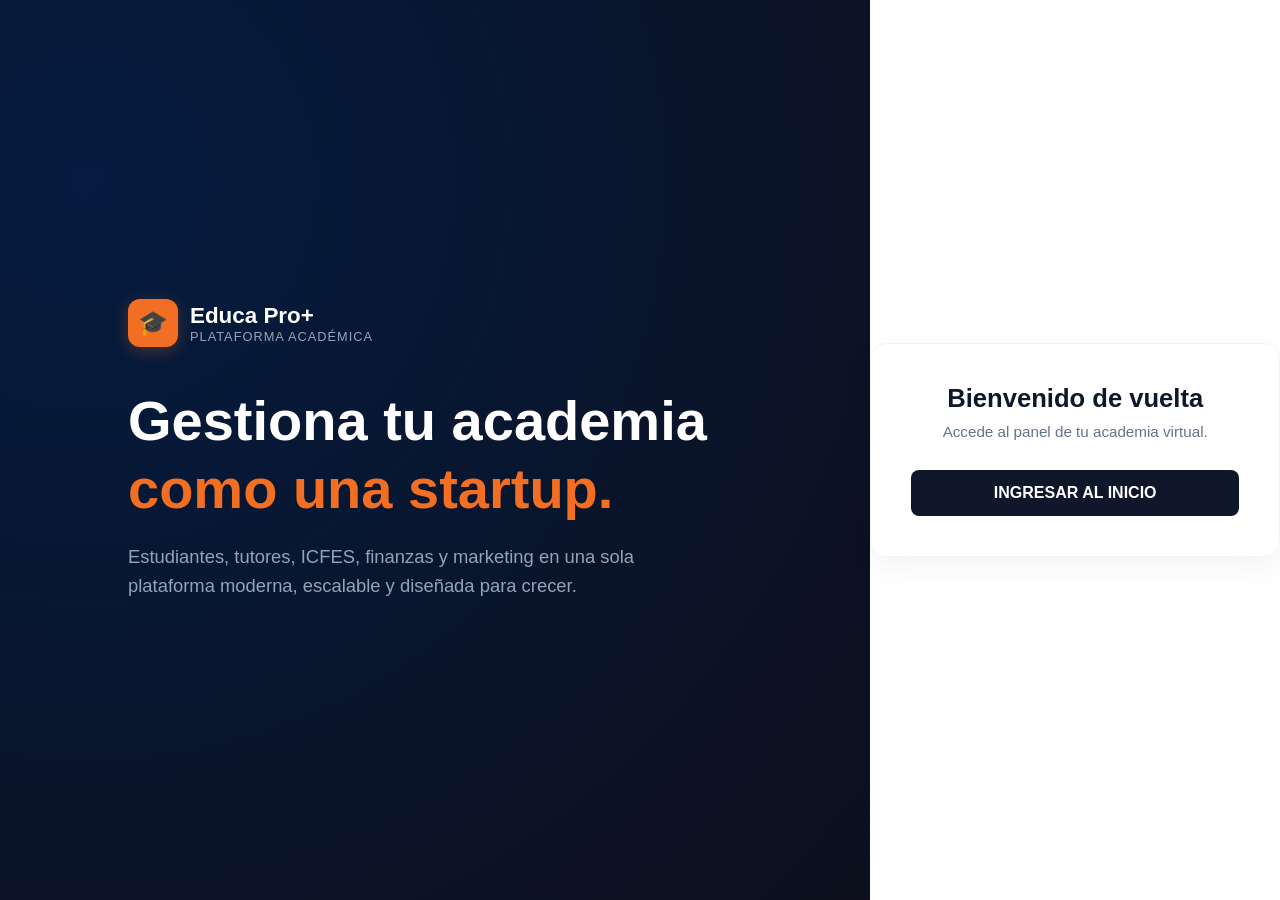
==== index.html @ 1ed1a410 "Add files via upload" ====
<!DOCTYPE html>
<html lang="es">
<head>
    <meta charset="UTF-8">
    <meta name="viewport" content="width=device-width, initial-scale=1.0">
    <meta name="google-site-verification" content="2hlJFv0Z5D0PmoefY_A_96CJil0LWhNQQyvU6Yf0RU4" />
    <title>EDUCA PRO+ | Plataforma Virtual de Aprendizaje</title>
    <meta name="description" content="" />
    <meta name="keywords" content="" />
    <meta name="author" content="">

    <style>
        :root {
            --bg-gradient: radial-gradient(circle at 10% 20%, rgba(4, 28, 64, 1) 0%, rgba(13, 15, 28, 1) 100%);
            --primary: #f26e22;
            --primary-hover: #d45613;
            --text-main: #ffffff;
            --text-soft: #94a3b8;
        }

        * {
            margin: 0;
            padding: 0;
            box-sizing: border-box;
            font-family: 'Segoe UI', Tahoma, Geneva, Verdana, sans-serif;
        }

        body, html {
            width: 100%;
            height: 100%;
            overflow: hidden;
            background: #0d0f1c;
        }

        
        .container {
            display: flex;
            width: 100%;
            height: 100vh;
            position: relative;
        }

        
        .left-side {
            flex: 1.2;
            background: var(--bg-gradient);
            display: flex;
            flex-direction: column;
            justify-content: center;
            padding: 0 10%;
            position: relative;
            z-index: 3;
        }

        .brand {
            display: flex;
            align-items: center;
            gap: 12px;
            margin-bottom: 40px;
        }

        .brand-icon {
            background: var(--primary);
            color: white;
            padding: 10px;
            border-radius: 12px;
            font-size: 1.5rem;
            display: flex;
            align-items: center;
            justify-content: center;
            box-shadow: 0 4px 15px rgba(242, 110, 34, 0.3);
        }

        .brand-text h2 {
            color: var(--text-main);
            font-size: 1.4rem;
            font-weight: 700;
        }

        .brand-text span {
            color: var(--text-soft);
            font-size: 0.8rem;
            letter-spacing: 1px;
            display: block;
        }

        h1 {
            font-size: 3.5rem;
            font-weight: 800;
            color: var(--text-main);
            line-height: 1.2;
            margin-bottom: 20px;
        }

        h1 span {
            color: var(--primary);
        }

        .description {
            font-size: 1.15rem;
            color: var(--text-soft);
            line-height: 1.6;
            max-width: 550px;
        }

        
        .right-side {
            flex: 0.8;
            background: #ffffff;
            display: flex;
            align-items: center;
            justify-content: center;
            z-index: 3;
        }

        .auth-card {
            width: 100%;
            max-width: 420px;
            padding: 40px;
            border-radius: 16px;
            box-shadow: 0 10px 30px rgba(0, 0, 0, 0.05);
            border: 1px solid #f1f5f9;
            text-align: center;
        }

        .auth-card h3 {
            font-size: 1.6rem;
            color: #0f172a;
            margin-bottom: 10px;
            font-weight: 700;
        }

        .auth-card p {
            color: #64748b;
            font-size: 0.95rem;
            margin-bottom: 30px;
        }

        .button {
            display: block;
            width: 100%;
            padding: 14px;
            font-size: 1rem;
            font-weight: 600;
            border-radius: 8px;
            background: #0f172a; 
            color: #ffffff;
            text-decoration: none;
            transition: background 0.2s ease, transform 0.1s ease;
        }

        .button:hover {
            background: #1e293b;
            transform: translateY(-1px);
        }

        
        canvas {
            position: absolute;
            top: 0;
            left: 0;
            width: 100%;
            height: 100%;
            z-index: 1;
            pointer-events: none;
        }

        
        @media(max-width: 968px) {
            .container {
                flex-direction: column;
            }
            .left-side {
                padding: 40px 20px;
                flex: 1;
                justify-content: flex-end;
            }
            .right-side {
                flex: 1;
                padding: 20px;
                align-items: flex-start;
            }
            h1 {
                font-size: 2.2rem;
            }
            .auth-card {
                max-width: 100%;
                box-shadow: none;
                padding: 20px 0;
            }
        }
    </style>
</head>

<body>

<div class="container">
    <canvas id="particleCanvas"></canvas>

    <div class="left-side">
        <div class="brand">
            <div class="brand-icon">🎓</div>
            <div class="brand-text">
                <h2>Educa Pro+</h2>
                <span>PLATAFORMA ACADÉMICA</span>
            </div>
        </div>
        
        <h1>Gestiona tu academia <br><span>como una startup.</span></h1>
        
        <p class="description">
            Estudiantes, tutores, ICFES, finanzas y marketing en una sola plataforma moderna, escalable y diseñada para crecer.
        </p>
    </div>

    <div class="right-side">
        <div class="auth-card">
            <h3>Bienvenido de vuelta</h3>
            <p>Accede al panel de tu academia virtual.</p>
            <a href="menuacademia.html" class="button">INGRESAR AL INICIO</a>
        </div>
    </div>
</div>

<script>

const canvas = document.getElementById('particleCanvas');
const ctx = canvas.getContext('2d');

function resizeCanvas(){
    canvas.width = window.innerWidth;
    canvas.height = window.innerHeight;
}
resizeCanvas();

const icons = ["📚","🧠","🎓","💡","📝","💻","📖","🌎"];

class FloatingIcon{
    constructor(){
        this.reset();
    }

    reset(){
        this.x = Math.random() * (canvas.width * 0.6); // Concentrados más al lado izquierdo
        this.y = Math.random() * canvas.height;
        this.size = Math.random() * 12 + 14;
        this.icon = icons[Math.floor(Math.random() * icons.length)];
        this.dx = (Math.random() - 0.5) * 0.4;
        this.dy = (Math.random() - 0.5) * 0.4;
        this.opacity = Math.random() * 0.15 + 0.1; // Sutiles para no estorbar el texto
    }

    draw(){
        ctx.save();
        ctx.globalAlpha = this.opacity;
        ctx.font = `${this.size}px Arial`;
        ctx.textAlign = "center";
        ctx.textBaseline = "middle";
        ctx.fillText(this.icon, this.x, this.y);
        ctx.restore();
    }

    update(){
        this.x += this.dx;
        this.y += this.dy;

        if(this.x < -30) this.x = (canvas.width * 0.6) + 30;
        if(this.x > (canvas.width * 0.6) + 30) this.x = -30;

        if(this.y < -30) this.y = canvas.height + 30;
        if(this.y > canvas.height + 30) this.y = -30;

        this.draw();
    }
}

let particles = [];
for(let i = 0; i < 25; i++){ 
    particles.push(new FloatingIcon());
}

function animate(){
    ctx.clearRect(0, 0, canvas.width, canvas.height);
    particles.forEach(p => p.update());
    requestAnimationFrame(animate);
}

animate();
window.addEventListener("resize", resizeCanvas);
</script>
</body>
</html>
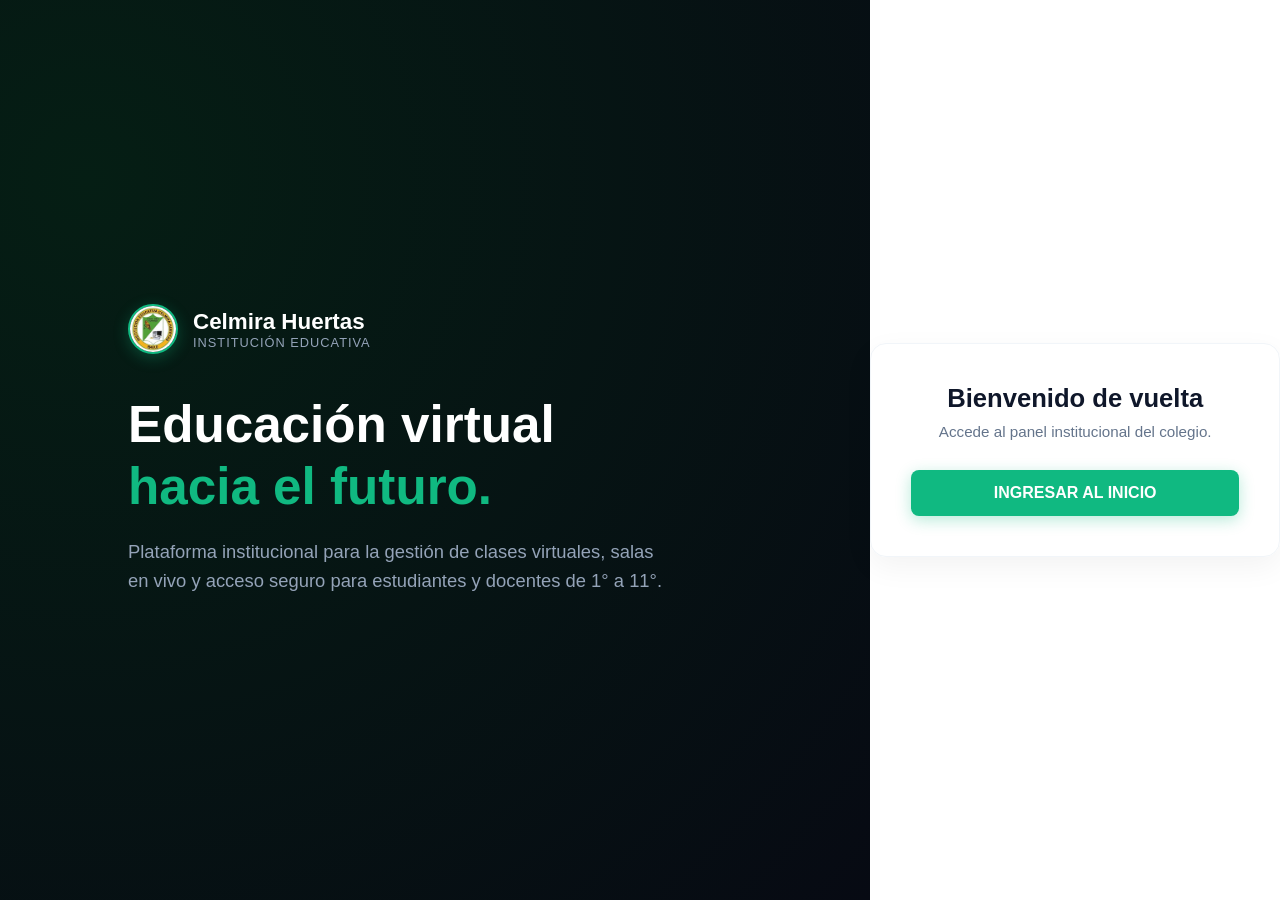
==== commit fb101777: "Update index.html" ====
--- a/index.html
+++ b/index.html
@@ -3,17 +3,16 @@
 <head>
     <meta charset="UTF-8">
     <meta name="viewport" content="width=device-width, initial-scale=1.0">
-    <meta name="google-site-verification" content="2hlJFv0Z5D0PmoefY_A_96CJil0LWhNQQyvU6Yf0RU4" />
-    <title>EDUCA PRO+ | Plataforma Virtual de Aprendizaje</title>
-    <meta name="description" content="" />
-    <meta name="keywords" content="" />
-    <meta name="author" content="">
+    <title>CELMIRA HUERTAS | Plataforma Virtual de Aprendizaje</title>
+    <meta name="description" content="Plataforma institucional del Colegio Celmira Huertas" />
+    <meta name="keywords" content="Celmira Huertas, clases virtuales, colegio, grados escolares" />
+    <meta name="author" content="Celmira Huertas">
 
     <style>
         :root {
-            --bg-gradient: radial-gradient(circle at 10% 20%, rgba(4, 28, 64, 1) 0%, rgba(13, 15, 28, 1) 100%);
-            --primary: #f26e22;
-            --primary-hover: #d45613;
+            --bg-gradient: radial-gradient(circle at 10% 20%, rgba(5, 30, 20, 1) 0%, rgba(7, 10, 19, 1) 100%);
+            --primary: #10b981;
+            --primary-hover: #059669;
             --text-main: #ffffff;
             --text-soft: #94a3b8;
         }
@@ -29,10 +28,9 @@
             width: 100%;
             height: 100%;
             overflow: hidden;
-            background: #0d0f1c;
-        }
-
-        
+            background: #070a13;
+        }
+
         .container {
             display: flex;
             width: 100%;
@@ -40,7 +38,6 @@
             position: relative;
         }
 
-        
         .left-side {
             flex: 1.2;
             background: var(--bg-gradient);
@@ -55,20 +52,27 @@
         .brand {
             display: flex;
             align-items: center;
-            gap: 12px;
+            gap: 15px;
             margin-bottom: 40px;
         }
 
         .brand-icon {
-            background: var(--primary);
-            color: white;
-            padding: 10px;
-            border-radius: 12px;
-            font-size: 1.5rem;
+            width: 50px;
+            height: 50px;
+            border-radius: 50%;
+            overflow: hidden;
+            border: 2px solid var(--primary);
+            box-shadow: 0 4px 15px rgba(16, 185, 129, 0.3);
+            background: #050a07;
             display: flex;
             align-items: center;
             justify-content: center;
-            box-shadow: 0 4px 15px rgba(242, 110, 34, 0.3);
+        }
+
+        .brand-icon img {
+            width: 100%;
+            height: 100%;
+            object-fit: cover;
         }
 
         .brand-text h2 {
@@ -85,7 +89,7 @@
         }
 
         h1 {
-            font-size: 3.5rem;
+            font-size: 3.2rem;
             font-weight: 800;
             color: var(--text-main);
             line-height: 1.2;
@@ -103,7 +107,6 @@
             max-width: 550px;
         }
 
-        
         .right-side {
             flex: 0.8;
             background: #ffffff;
@@ -143,18 +146,18 @@
             font-size: 1rem;
             font-weight: 600;
             border-radius: 8px;
-            background: #0f172a; 
+            background: var(--primary); 
             color: #ffffff;
             text-decoration: none;
             transition: background 0.2s ease, transform 0.1s ease;
+            box-shadow: 0 4px 15px rgba(16, 185, 129, 0.3);
         }
 
         .button:hover {
-            background: #1e293b;
+            background: var(--primary-hover);
             transform: translateY(-1px);
         }
 
-        
         canvas {
             position: absolute;
             top: 0;
@@ -165,7 +168,6 @@
             pointer-events: none;
         }
 
-        
         @media(max-width: 968px) {
             .container {
                 flex-direction: column;
@@ -199,31 +201,32 @@
 
     <div class="left-side">
         <div class="brand">
-            <div class="brand-icon">🎓</div>
+            <div class="brand-icon">
+                <img src="logo-celmira.png" alt="Escudo Celmira Huertas">
+            </div>
             <div class="brand-text">
-                <h2>Educa Pro+</h2>
-                <span>PLATAFORMA ACADÉMICA</span>
+                <h2>Celmira Huertas</h2>
+                <span>INSTITUCIÓN EDUCATIVA</span>
             </div>
         </div>
         
-        <h1>Gestiona tu academia <br><span>como una startup.</span></h1>
+        <h1>Educación virtual <br><span>hacia el futuro.</span></h1>
         
         <p class="description">
-            Estudiantes, tutores, ICFES, finanzas y marketing en una sola plataforma moderna, escalable y diseñada para crecer.
+            Plataforma institucional para la gestión de clases virtuales, salas en vivo y acceso seguro para estudiantes y docentes de 1° a 11°.
         </p>
     </div>
 
     <div class="right-side">
         <div class="auth-card">
             <h3>Bienvenido de vuelta</h3>
-            <p>Accede al panel de tu academia virtual.</p>
+            <p>Accede al panel institucional del colegio.</p>
             <a href="menuacademia.html" class="button">INGRESAR AL INICIO</a>
         </div>
     </div>
 </div>
 
 <script>
-
 const canvas = document.getElementById('particleCanvas');
 const ctx = canvas.getContext('2d');
 
@@ -233,7 +236,7 @@
 }
 resizeCanvas();
 
-const icons = ["📚","🧠","🎓","💡","📝","💻","📖","🌎"];
+const icons = ["📚","🎓","🏫","💻","📖","✍️","📐","🔬"];
 
 class FloatingIcon{
     constructor(){
@@ -241,13 +244,13 @@
     }
 
     reset(){
-        this.x = Math.random() * (canvas.width * 0.6); // Concentrados más al lado izquierdo
+        this.x = Math.random() * (canvas.width * 0.6); 
         this.y = Math.random() * canvas.height;
         this.size = Math.random() * 12 + 14;
         this.icon = icons[Math.floor(Math.random() * icons.length)];
         this.dx = (Math.random() - 0.5) * 0.4;
         this.dy = (Math.random() - 0.5) * 0.4;
-        this.opacity = Math.random() * 0.15 + 0.1; // Sutiles para no estorbar el texto
+        this.opacity = Math.random() * 0.15 + 0.1; 
     }
 
     draw(){
@@ -290,4 +293,3 @@
 </script>
 </body>
 </html>
-
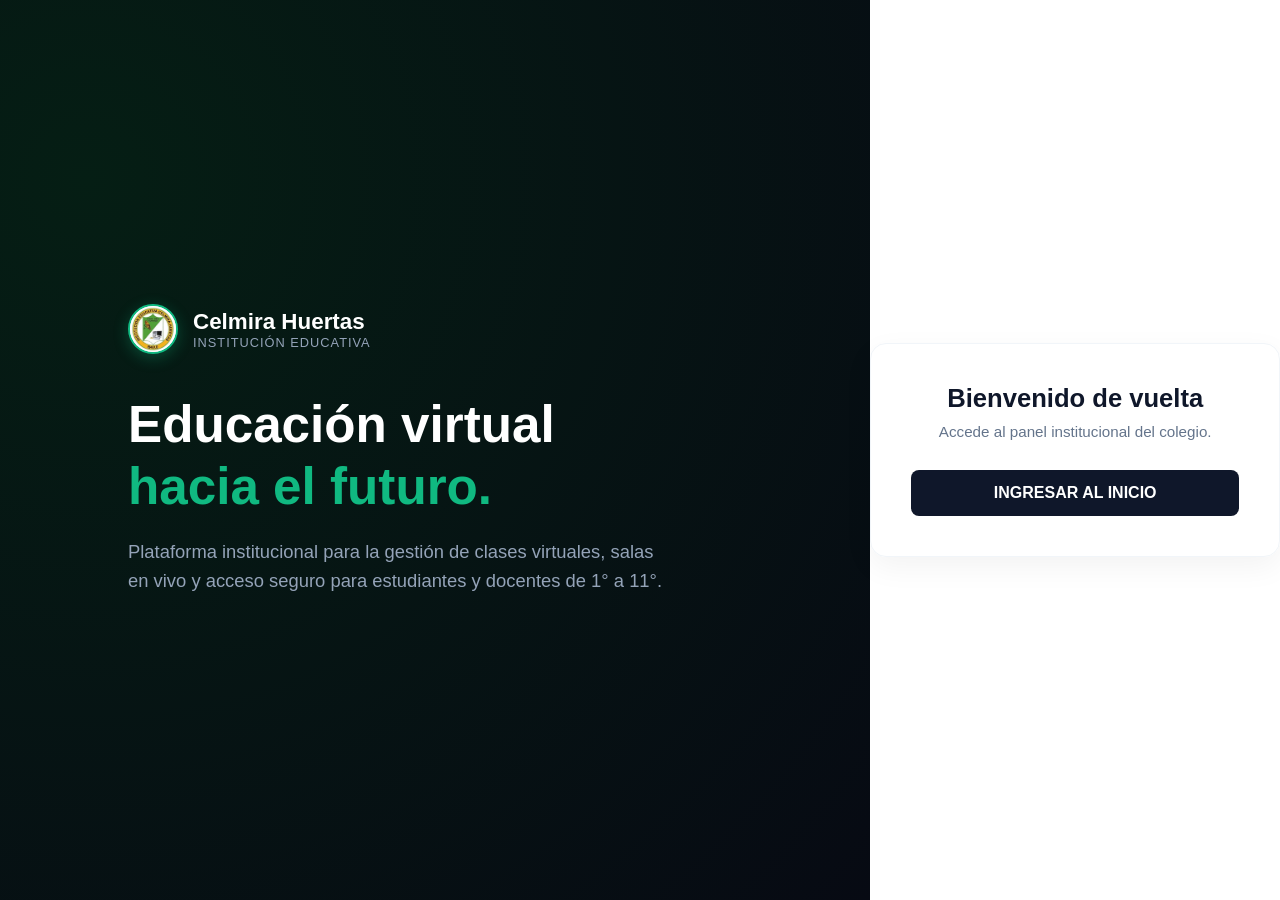
==== commit 18ef3b02: "Update index.html" ====
--- a/index.html
+++ b/index.html
@@ -63,7 +63,7 @@
             overflow: hidden;
             border: 2px solid var(--primary);
             box-shadow: 0 4px 15px rgba(16, 185, 129, 0.3);
-            background: #050a07;
+            background: #ffffff;
             display: flex;
             align-items: center;
             justify-content: center;
@@ -146,14 +146,13 @@
             font-size: 1rem;
             font-weight: 600;
             border-radius: 8px;
-            background: var(--primary); 
+            background: #0f172a; 
             color: #ffffff;
             text-decoration: none;
             transition: background 0.2s ease, transform 0.1s ease;
-            box-shadow: 0 4px 15px rgba(16, 185, 129, 0.3);
-        }
-
-        .button:hover {
+        }
+
+ flotante .button:hover {
             background: var(--primary-hover);
             transform: translateY(-1px);
         }
